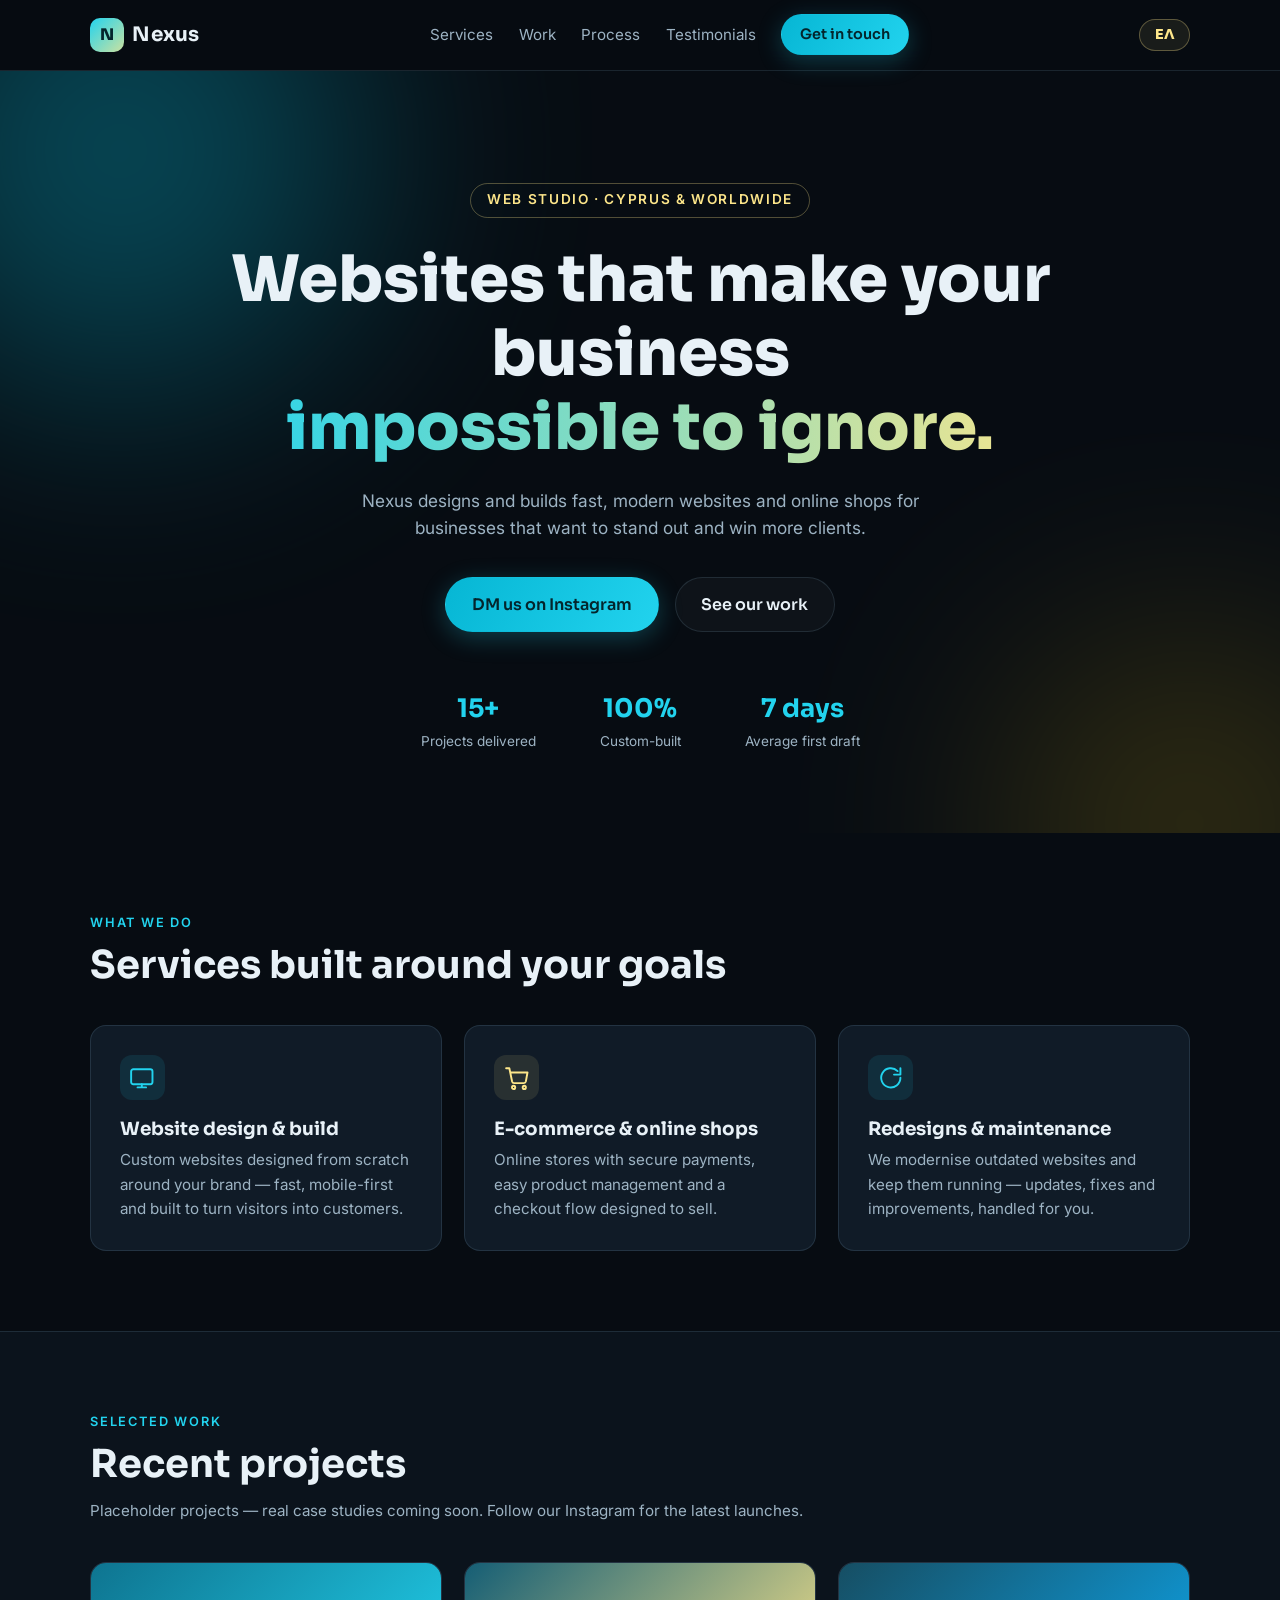
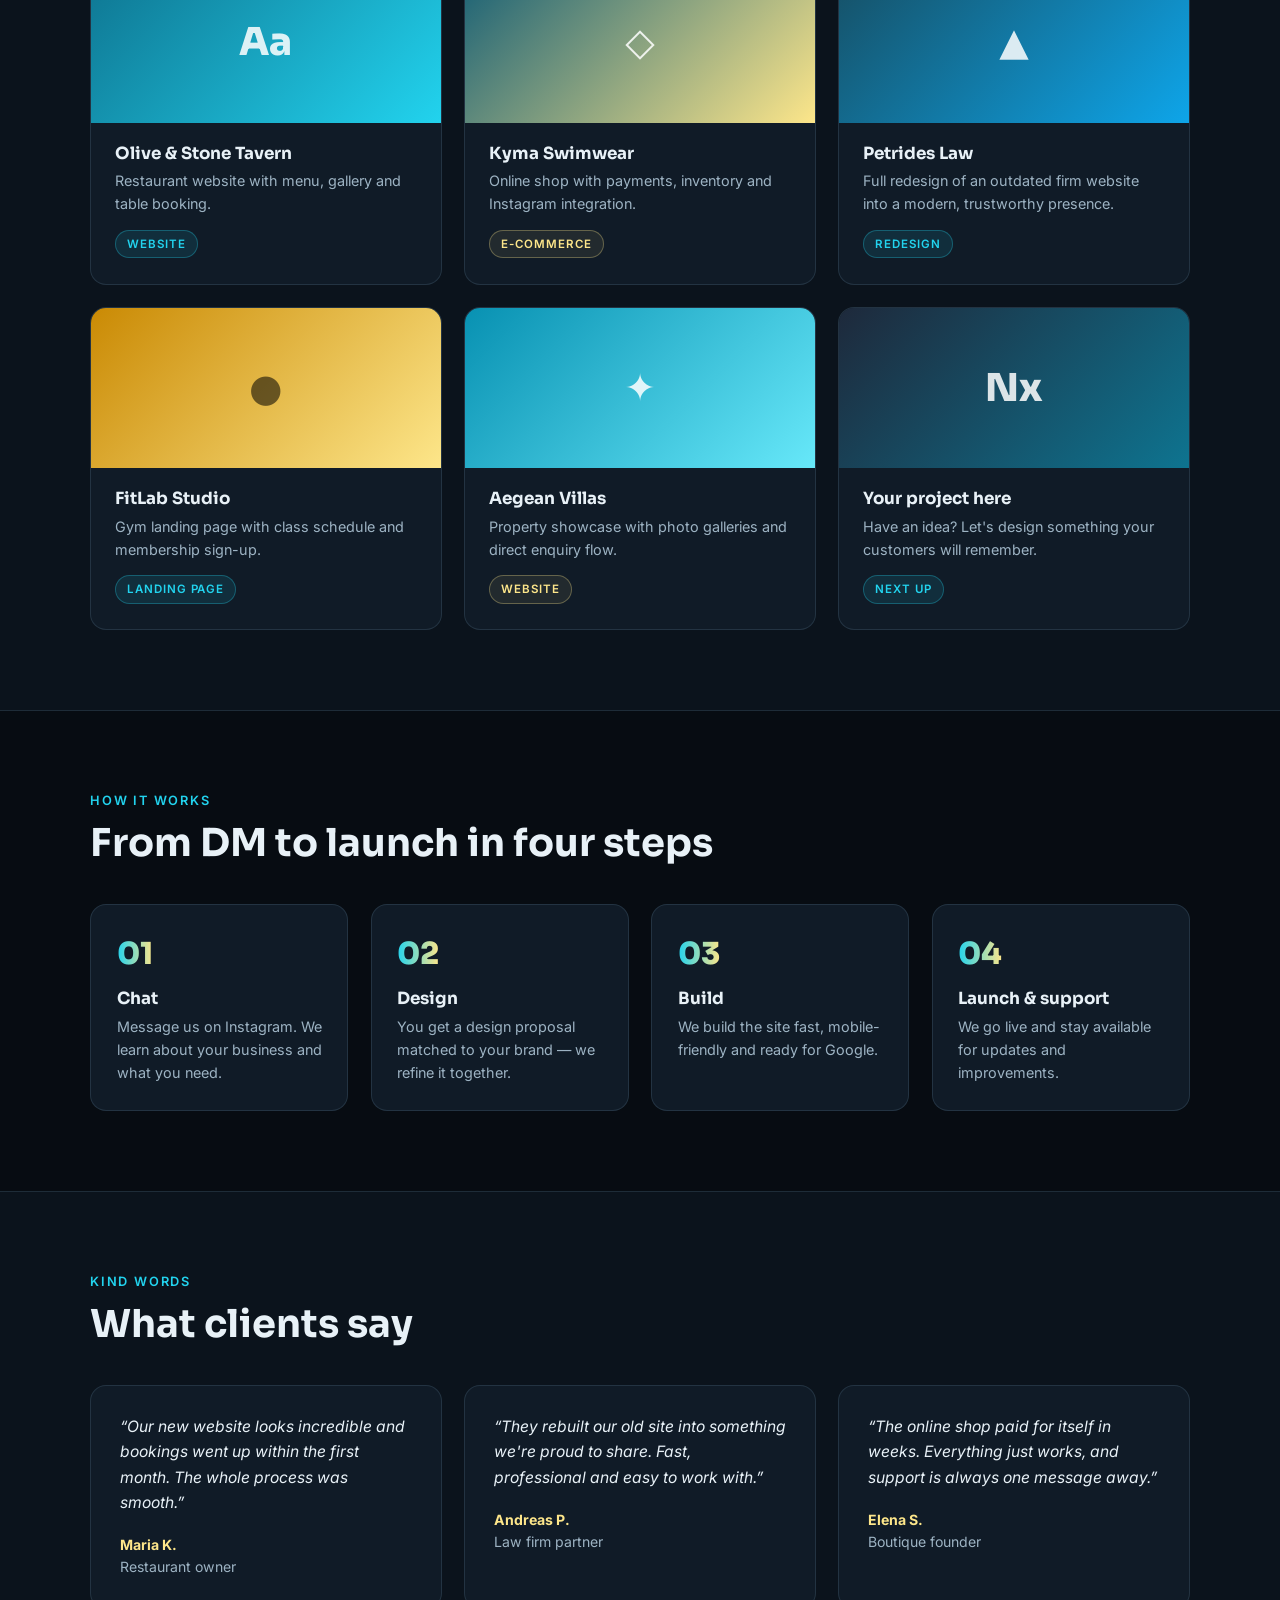
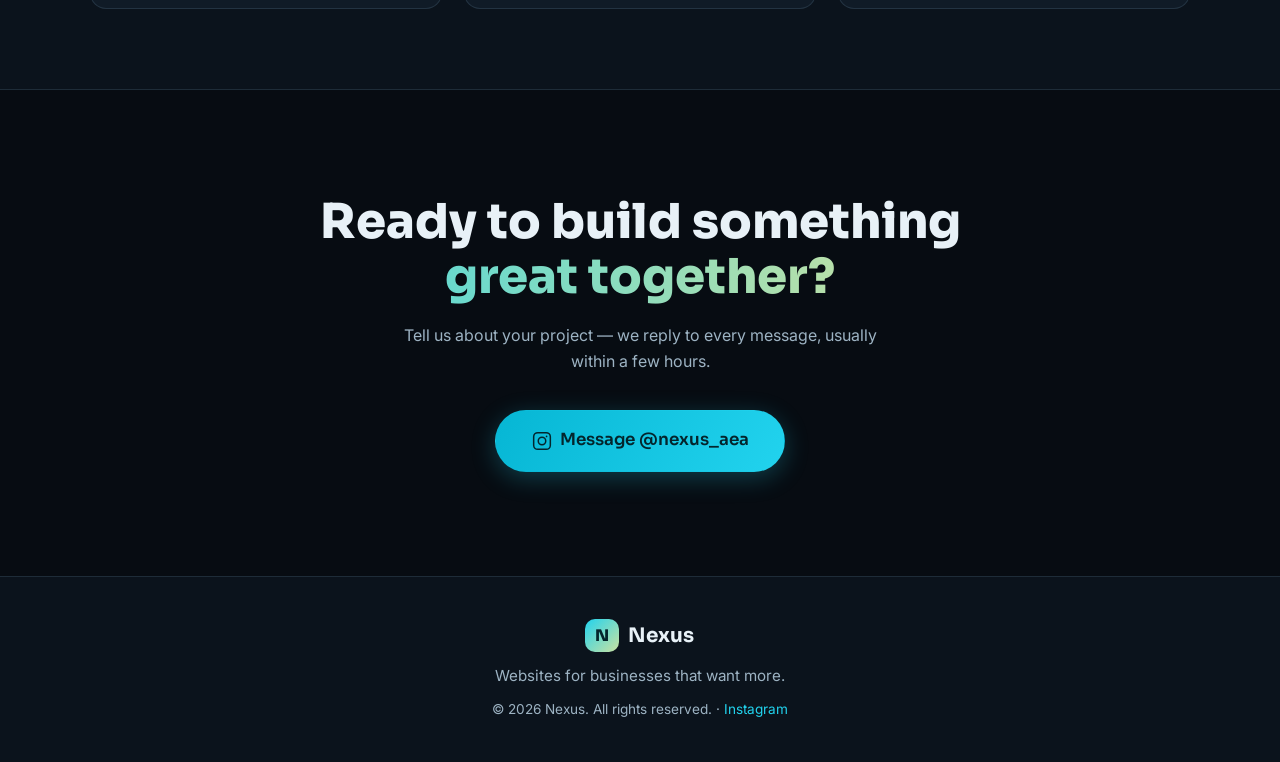
==== nexus/index.html @ 42b09ece "Add Nexus agency website with EN/GR language toggle Bilingual one-page site for the Nexus web studio" ====
<!DOCTYPE html>
<html lang="en">
<head>
  <meta charset="UTF-8">
  <meta name="viewport" content="width=device-width, initial-scale=1.0">
  <title>Nexus — Websites that win clients</title>
  <meta name="description" content="Nexus designs and builds modern websites, online shops and redesigns for businesses. Based in Cyprus, working worldwide. DM us on Instagram @nexus_aea.">
  <link rel="preconnect" href="https://fonts.googleapis.com">
  <link rel="preconnect" href="https://fonts.gstatic.com" crossorigin>
  <link href="https://fonts.googleapis.com/css2?family=Sora:wght@400;600;700;800&family=Inter:wght@400;500;600&display=swap" rel="stylesheet">
  <link rel="stylesheet" href="css/style.css">
  <link rel="icon" href="data:image/svg+xml,<svg xmlns='http://www.w3.org/2000/svg' viewBox='0 0 100 100'><text y='.9em' font-size='90'>⚡</text></svg>">
</head>
<body>

  <!-- ===== Navigation ===== -->
  <header class="nav" id="top">
    <div class="container nav__inner">
      <a href="#top" class="nav__logo" aria-label="Nexus home">
        <span class="nav__logo-mark">N</span>
        <span class="nav__logo-text">Nexus</span>
      </a>
      <nav class="nav__links" id="navLinks" aria-label="Main navigation">
        <a href="#services" data-i18n="nav.services">Services</a>
        <a href="#work" data-i18n="nav.work">Work</a>
        <a href="#process" data-i18n="nav.process">Process</a>
        <a href="#testimonials" data-i18n="nav.testimonials">Testimonials</a>
        <a href="#contact" class="btn btn--small btn--primary" data-i18n="nav.contact">Get in touch</a>
      </nav>
      <div class="nav__actions">
        <button class="lang-toggle" id="langToggle" aria-label="Switch language">
          <span data-lang-label>ΕΛ</span>
        </button>
        <button class="nav__burger" id="navBurger" aria-label="Open menu" aria-expanded="false">
          <span></span><span></span><span></span>
        </button>
      </div>
    </div>
  </header>

  <main>
    <!-- ===== Hero ===== -->
    <section class="hero">
      <div class="hero__glow hero__glow--cyan" aria-hidden="true"></div>
      <div class="hero__glow hero__glow--yellow" aria-hidden="true"></div>
      <div class="container hero__inner">
        <p class="hero__kicker" data-i18n="hero.kicker">Web studio · Cyprus &amp; worldwide</p>
        <h1 class="hero__title">
          <span data-i18n="hero.title1">Websites that make your business</span>
          <span class="hero__title-accent" data-i18n="hero.title2">impossible to ignore.</span>
        </h1>
        <p class="hero__sub" data-i18n="hero.sub">
          Nexus designs and builds fast, modern websites and online shops for
          businesses that want to stand out and win more clients.
        </p>
        <div class="hero__cta">
          <a class="btn btn--primary" href="https://www.instagram.com/nexus_aea" target="_blank" rel="noopener" data-i18n="hero.cta1">DM us on Instagram</a>
          <a class="btn btn--ghost" href="#work" data-i18n="hero.cta2">See our work</a>
        </div>
        <ul class="hero__stats">
          <li><strong data-i18n="stats.n1">15+</strong><span data-i18n="stats.l1">Projects delivered</span></li>
          <li><strong data-i18n="stats.n2">100%</strong><span data-i18n="stats.l2">Custom-built</span></li>
          <li><strong data-i18n="stats.n3">7 days</strong><span data-i18n="stats.l3">Average first draft</span></li>
        </ul>
      </div>
    </section>

    <!-- ===== Services ===== -->
    <section class="section" id="services">
      <div class="container">
        <p class="section__kicker" data-i18n="services.kicker">What we do</p>
        <h2 class="section__title" data-i18n="services.title">Services built around your goals</h2>
        <div class="cards cards--3">
          <article class="card">
            <div class="card__icon card__icon--cyan" aria-hidden="true">
              <svg viewBox="0 0 24 24" fill="none" stroke="currentColor" stroke-width="1.8" stroke-linecap="round" stroke-linejoin="round"><rect x="2" y="4" width="20" height="14" rx="2"/><path d="M8 21h8M12 18v3"/></svg>
            </div>
            <h3 data-i18n="services.s1.title">Website design &amp; build</h3>
            <p data-i18n="services.s1.body">Custom websites designed from scratch around your brand — fast, mobile-first and built to turn visitors into customers.</p>
          </article>
          <article class="card">
            <div class="card__icon card__icon--yellow" aria-hidden="true">
              <svg viewBox="0 0 24 24" fill="none" stroke="currentColor" stroke-width="1.8" stroke-linecap="round" stroke-linejoin="round"><circle cx="9" cy="21" r="1.5"/><circle cx="19" cy="21" r="1.5"/><path d="M2 3h3l2.6 12.5a2 2 0 0 0 2 1.5h8.9a2 2 0 0 0 2-1.6L22 7H6"/></svg>
            </div>
            <h3 data-i18n="services.s2.title">E-commerce &amp; online shops</h3>
            <p data-i18n="services.s2.body">Online stores with secure payments, easy product management and a checkout flow designed to sell.</p>
          </article>
          <article class="card">
            <div class="card__icon card__icon--cyan" aria-hidden="true">
              <svg viewBox="0 0 24 24" fill="none" stroke="currentColor" stroke-width="1.8" stroke-linecap="round" stroke-linejoin="round"><path d="M21 12a9 9 0 1 1-2.6-6.3"/><path d="M21 3v6h-6"/></svg>
            </div>
            <h3 data-i18n="services.s3.title">Redesigns &amp; maintenance</h3>
            <p data-i18n="services.s3.body">We modernise outdated websites and keep them running — updates, fixes and improvements, handled for you.</p>
          </article>
        </div>
      </div>
    </section>

    <!-- ===== Portfolio ===== -->
    <section class="section section--alt" id="work">
      <div class="container">
        <p class="section__kicker" data-i18n="work.kicker">Selected work</p>
        <h2 class="section__title" data-i18n="work.title">Recent projects</h2>
        <p class="section__note" data-i18n="work.note">Placeholder projects — real case studies coming soon. Follow our Instagram for the latest launches.</p>
        <div class="cards cards--3 portfolio">
          <article class="project">
            <div class="project__thumb project__thumb--1"><span>Aa</span></div>
            <div class="project__body">
              <h3 data-i18n="work.p1.title">Olive &amp; Stone Tavern</h3>
              <p data-i18n="work.p1.body">Restaurant website with menu, gallery and table booking.</p>
              <span class="tag" data-i18n="work.p1.tag">Website</span>
            </div>
          </article>
          <article class="project">
            <div class="project__thumb project__thumb--2"><span>◇</span></div>
            <div class="project__body">
              <h3 data-i18n="work.p2.title">Kyma Swimwear</h3>
              <p data-i18n="work.p2.body">Online shop with payments, inventory and Instagram integration.</p>
              <span class="tag tag--yellow" data-i18n="work.p2.tag">E-commerce</span>
            </div>
          </article>
          <article class="project">
            <div class="project__thumb project__thumb--3"><span>▲</span></div>
            <div class="project__body">
              <h3 data-i18n="work.p3.title">Petrides Law</h3>
              <p data-i18n="work.p3.body">Full redesign of an outdated firm website into a modern, trustworthy presence.</p>
              <span class="tag" data-i18n="work.p3.tag">Redesign</span>
            </div>
          </article>
          <article class="project">
            <div class="project__thumb project__thumb--4"><span>●</span></div>
            <div class="project__body">
              <h3 data-i18n="work.p4.title">FitLab Studio</h3>
              <p data-i18n="work.p4.body">Gym landing page with class schedule and membership sign-up.</p>
              <span class="tag" data-i18n="work.p4.tag">Landing page</span>
            </div>
          </article>
          <article class="project">
            <div class="project__thumb project__thumb--5"><span>✦</span></div>
            <div class="project__body">
              <h3 data-i18n="work.p5.title">Aegean Villas</h3>
              <p data-i18n="work.p5.body">Property showcase with photo galleries and direct enquiry flow.</p>
              <span class="tag tag--yellow" data-i18n="work.p5.tag">Website</span>
            </div>
          </article>
          <article class="project">
            <div class="project__thumb project__thumb--6"><span>Nx</span></div>
            <div class="project__body">
              <h3 data-i18n="work.p6.title">Your project here</h3>
              <p data-i18n="work.p6.body">Have an idea? Let's design something your customers will remember.</p>
              <span class="tag" data-i18n="work.p6.tag">Next up</span>
            </div>
          </article>
        </div>
      </div>
    </section>

    <!-- ===== Process ===== -->
    <section class="section" id="process">
      <div class="container">
        <p class="section__kicker" data-i18n="process.kicker">How it works</p>
        <h2 class="section__title" data-i18n="process.title">From DM to launch in four steps</h2>
        <ol class="steps">
          <li class="step">
            <span class="step__num">01</span>
            <h3 data-i18n="process.s1.title">Chat</h3>
            <p data-i18n="process.s1.body">Message us on Instagram. We learn about your business and what you need.</p>
          </li>
          <li class="step">
            <span class="step__num">02</span>
            <h3 data-i18n="process.s2.title">Design</h3>
            <p data-i18n="process.s2.body">You get a design proposal matched to your brand — we refine it together.</p>
          </li>
          <li class="step">
            <span class="step__num">03</span>
            <h3 data-i18n="process.s3.title">Build</h3>
            <p data-i18n="process.s3.body">We build the site fast, mobile-friendly and ready for Google.</p>
          </li>
          <li class="step">
            <span class="step__num">04</span>
            <h3 data-i18n="process.s4.title">Launch &amp; support</h3>
            <p data-i18n="process.s4.body">We go live and stay available for updates and improvements.</p>
          </li>
        </ol>
      </div>
    </section>

    <!-- ===== Testimonials ===== -->
    <section class="section section--alt" id="testimonials">
      <div class="container">
        <p class="section__kicker" data-i18n="testimonials.kicker">Kind words</p>
        <h2 class="section__title" data-i18n="testimonials.title">What clients say</h2>
        <div class="cards cards--3">
          <figure class="quote">
            <blockquote data-i18n="testimonials.t1.body">“Our new website looks incredible and bookings went up within the first month. The whole process was smooth.”</blockquote>
            <figcaption><strong data-i18n="testimonials.t1.name">Maria K.</strong> <span data-i18n="testimonials.t1.role">Restaurant owner</span></figcaption>
          </figure>
          <figure class="quote">
            <blockquote data-i18n="testimonials.t2.body">“They rebuilt our old site into something we're proud to share. Fast, professional and easy to work with.”</blockquote>
            <figcaption><strong data-i18n="testimonials.t2.name">Andreas P.</strong> <span data-i18n="testimonials.t2.role">Law firm partner</span></figcaption>
          </figure>
          <figure class="quote">
            <blockquote data-i18n="testimonials.t3.body">“The online shop paid for itself in weeks. Everything just works, and support is always one message away.”</blockquote>
            <figcaption><strong data-i18n="testimonials.t3.name">Elena S.</strong> <span data-i18n="testimonials.t3.role">Boutique founder</span></figcaption>
          </figure>
        </div>
      </div>
    </section>

    <!-- ===== Contact CTA ===== -->
    <section class="section contact" id="contact">
      <div class="container contact__inner">
        <h2 class="contact__title">
          <span data-i18n="contact.title1">Ready to build something</span>
          <span class="hero__title-accent" data-i18n="contact.title2">great together?</span>
        </h2>
        <p class="contact__sub" data-i18n="contact.sub">Tell us about your project — we reply to every message, usually within a few hours.</p>
        <a class="btn btn--primary btn--big" href="https://www.instagram.com/nexus_aea" target="_blank" rel="noopener">
          <svg viewBox="0 0 24 24" width="20" height="20" fill="none" stroke="currentColor" stroke-width="1.8" stroke-linecap="round" stroke-linejoin="round" aria-hidden="true"><rect x="2" y="2" width="20" height="20" rx="5"/><circle cx="12" cy="12" r="4.5"/><circle cx="17.5" cy="6.5" r="1" fill="currentColor" stroke="none"/></svg>
          <span data-i18n="contact.cta">Message @nexus_aea</span>
        </a>
      </div>
    </section>
  </main>

  <!-- ===== Footer ===== -->
  <footer class="footer">
    <div class="container footer__inner">
      <a href="#top" class="nav__logo" aria-label="Back to top">
        <span class="nav__logo-mark">N</span>
        <span class="nav__logo-text">Nexus</span>
      </a>
      <p class="footer__tagline" data-i18n="footer.tagline">Websites for businesses that want more.</p>
      <p class="footer__copy"><span data-i18n="footer.copy">© 2026 Nexus. All rights reserved.</span> · <a href="https://www.instagram.com/nexus_aea" target="_blank" rel="noopener">Instagram</a></p>
    </div>
  </footer>

  <script src="js/main.js"></script>
</body>
</html>
---- nexus/css/style.css ----
/* ============ Nexus — brand styles ============
   Palette: dark navy base, cyan primary, light-yellow accent
   ================================================ */
:root {
  --bg: #070c12;
  --bg-alt: #0b131c;
  --surface: #101b27;
  --border: rgba(148, 199, 228, 0.14);
  --text: #e8f1f7;
  --text-dim: #9db3c3;
  --cyan: #22d3ee;
  --cyan-strong: #06b6d4;
  --yellow: #fde68a;
  --yellow-strong: #facc15;
  --radius: 16px;
  --font-display: "Sora", system-ui, sans-serif;
  --font-body: "Inter", system-ui, sans-serif;
}

* { margin: 0; padding: 0; box-sizing: border-box; }

html { scroll-behavior: smooth; }

body {
  font-family: var(--font-body);
  background: var(--bg);
  color: var(--text);
  line-height: 1.6;
  -webkit-font-smoothing: antialiased;
}

img, svg { display: block; max-width: 100%; }
a { color: inherit; text-decoration: none; }
ul, ol { list-style: none; }

.container {
  width: min(1100px, 92%);
  margin-inline: auto;
}

h1, h2, h3 { font-family: var(--font-display); line-height: 1.15; }

/* ============ Buttons ============ */
.btn {
  display: inline-flex;
  align-items: center;
  gap: 0.5rem;
  font-weight: 600;
  font-family: var(--font-display);
  padding: 0.85rem 1.6rem;
  border-radius: 999px;
  border: 1px solid transparent;
  transition: transform 0.15s ease, box-shadow 0.15s ease, background 0.15s ease;
  cursor: pointer;
}
.btn--primary {
  background: linear-gradient(120deg, var(--cyan-strong), var(--cyan));
  color: #04252c;
  box-shadow: 0 6px 24px rgba(34, 211, 238, 0.25);
}
.btn--primary:hover { transform: translateY(-2px); box-shadow: 0 10px 30px rgba(34, 211, 238, 0.4); }
.btn--ghost {
  border-color: var(--border);
  color: var(--text);
  background: rgba(255, 255, 255, 0.03);
}
.btn--ghost:hover { border-color: var(--cyan); color: var(--cyan); }
.btn--small { padding: 0.5rem 1.1rem; font-size: 0.9rem; }
.btn--big { padding: 1.05rem 2.2rem; font-size: 1.05rem; }

/* ============ Navigation ============ */
.nav {
  position: sticky;
  top: 0;
  z-index: 50;
  background: rgba(7, 12, 18, 0.82);
  backdrop-filter: blur(12px);
  border-bottom: 1px solid var(--border);
}
.nav__inner {
  display: flex;
  align-items: center;
  justify-content: space-between;
  gap: 1rem;
  padding-block: 0.9rem;
}
.nav__logo { display: inline-flex; align-items: center; gap: 0.55rem; font-family: var(--font-display); }
.nav__logo-mark {
  display: grid;
  place-items: center;
  width: 2.1rem;
  height: 2.1rem;
  border-radius: 10px;
  font-weight: 800;
  color: #04252c;
  background: linear-gradient(135deg, var(--cyan) 0%, var(--yellow) 130%);
}
.nav__logo-text { font-weight: 700; font-size: 1.25rem; letter-spacing: 0.01em; }
.nav__links { display: flex; align-items: center; gap: 1.6rem; font-size: 0.95rem; }
.nav__links a:not(.btn) { color: var(--text-dim); transition: color 0.15s ease; }
.nav__links a:not(.btn):hover { color: var(--cyan); }
.nav__actions { display: flex; align-items: center; gap: 0.75rem; }

.lang-toggle {
  font-family: var(--font-display);
  font-weight: 600;
  font-size: 0.85rem;
  color: var(--yellow);
  background: rgba(253, 230, 138, 0.08);
  border: 1px solid rgba(253, 230, 138, 0.3);
  border-radius: 999px;
  padding: 0.4rem 0.9rem;
  cursor: pointer;
  transition: background 0.15s ease;
}
.lang-toggle:hover { background: rgba(253, 230, 138, 0.18); }

.nav__burger {
  display: none;
  flex-direction: column;
  gap: 5px;
  background: none;
  border: none;
  cursor: pointer;
  padding: 6px;
}
.nav__burger span { width: 22px; height: 2px; background: var(--text); border-radius: 2px; }

/* ============ Hero ============ */
.hero {
  position: relative;
  overflow: hidden;
  padding: 7rem 0 5rem;
  text-align: center;
}
.hero__glow {
  position: absolute;
  border-radius: 50%;
  filter: blur(120px);
  opacity: 0.35;
  pointer-events: none;
}
.hero__glow--cyan { width: 480px; height: 480px; background: var(--cyan-strong); top: -160px; left: -120px; }
.hero__glow--yellow { width: 380px; height: 380px; background: var(--yellow-strong); bottom: -180px; right: -100px; opacity: 0.18; }
.hero__inner { position: relative; }
.hero__kicker {
  display: inline-block;
  font-size: 0.85rem;
  font-weight: 600;
  letter-spacing: 0.12em;
  text-transform: uppercase;
  color: var(--yellow);
  border: 1px solid rgba(253, 230, 138, 0.3);
  border-radius: 999px;
  padding: 0.35rem 1rem;
  margin-bottom: 1.6rem;
}
.hero__title {
  font-size: clamp(2.2rem, 5.5vw, 4rem);
  font-weight: 800;
  max-width: 18ch;
  margin-inline: auto;
}
.hero__title span { display: block; }
.hero__title-accent {
  background: linear-gradient(90deg, var(--cyan), var(--yellow));
  -webkit-background-clip: text;
  background-clip: text;
  color: transparent;
}
.hero__sub {
  max-width: 56ch;
  margin: 1.4rem auto 2.2rem;
  color: var(--text-dim);
  font-size: 1.08rem;
}
.hero__cta { display: flex; justify-content: center; gap: 1rem; flex-wrap: wrap; }
.hero__stats {
  display: flex;
  justify-content: center;
  gap: clamp(1.5rem, 6vw, 4rem);
  margin-top: 3.5rem;
  flex-wrap: wrap;
}
.hero__stats li { display: grid; gap: 0.15rem; }
.hero__stats strong { font-family: var(--font-display); font-size: 1.6rem; color: var(--cyan); }
.hero__stats span { font-size: 0.85rem; color: var(--text-dim); }

/* ============ Sections ============ */
.section { padding: 5rem 0; }
.section--alt { background: var(--bg-alt); border-block: 1px solid var(--border); }
.section__kicker {
  font-size: 0.8rem;
  font-weight: 600;
  letter-spacing: 0.14em;
  text-transform: uppercase;
  color: var(--cyan);
  margin-bottom: 0.6rem;
}
.section__title { font-size: clamp(1.7rem, 3.5vw, 2.4rem); font-weight: 700; margin-bottom: 2.4rem; }
.section__note { color: var(--text-dim); font-size: 0.95rem; margin: -1.6rem 0 2.4rem; }

/* ============ Cards ============ */
.cards { display: grid; gap: 1.4rem; }
.cards--3 { grid-template-columns: repeat(3, 1fr); }

.card {
  background: var(--surface);
  border: 1px solid var(--border);
  border-radius: var(--radius);
  padding: 1.8rem;
  transition: transform 0.2s ease, border-color 0.2s ease;
}
.card:hover { transform: translateY(-4px); border-color: rgba(34, 211, 238, 0.45); }
.card h3 { font-size: 1.15rem; margin-bottom: 0.6rem; }
.card p { color: var(--text-dim); font-size: 0.95rem; }
.card__icon {
  width: 2.8rem;
  height: 2.8rem;
  padding: 0.6rem;
  border-radius: 12px;
  margin-bottom: 1.1rem;
}
.card__icon--cyan { color: var(--cyan); background: rgba(34, 211, 238, 0.1); }
.card__icon--yellow { color: var(--yellow); background: rgba(253, 230, 138, 0.1); }

/* ============ Portfolio ============ */
.project {
  background: var(--surface);
  border: 1px solid var(--border);
  border-radius: var(--radius);
  overflow: hidden;
  transition: transform 0.2s ease, border-color 0.2s ease;
}
.project:hover { transform: translateY(-4px); border-color: rgba(253, 230, 138, 0.4); }
.project__thumb {
  height: 160px;
  display: grid;
  place-items: center;
  font-family: var(--font-display);
  font-size: 2.4rem;
  font-weight: 800;
  color: rgba(255, 255, 255, 0.85);
}
.project__thumb--1 { background: linear-gradient(135deg, #0e7490, #22d3ee); }
.project__thumb--2 { background: linear-gradient(135deg, #155e75, #fde68a); }
.project__thumb--3 { background: linear-gradient(135deg, #164e63, #0ea5e9); }
.project__thumb--4 { background: linear-gradient(135deg, #ca8a04, #fde68a); color: rgba(0,0,0,0.55); }
.project__thumb--5 { background: linear-gradient(135deg, #0891b2, #67e8f9); }
.project__thumb--6 { background: linear-gradient(135deg, #1e293b, #0e7490); }
.project__body { padding: 1.3rem 1.5rem 1.6rem; }
.project__body h3 { font-size: 1.05rem; margin-bottom: 0.4rem; }
.project__body p { color: var(--text-dim); font-size: 0.9rem; margin-bottom: 0.9rem; }

.tag {
  display: inline-block;
  font-size: 0.72rem;
  font-weight: 600;
  letter-spacing: 0.08em;
  text-transform: uppercase;
  color: var(--cyan);
  background: rgba(34, 211, 238, 0.1);
  border: 1px solid rgba(34, 211, 238, 0.3);
  border-radius: 999px;
  padding: 0.25rem 0.7rem;
}
.tag--yellow {
  color: var(--yellow);
  background: rgba(253, 230, 138, 0.08);
  border-color: rgba(253, 230, 138, 0.3);
}

/* ============ Process steps ============ */
.steps {
  display: grid;
  grid-template-columns: repeat(4, 1fr);
  gap: 1.4rem;
  counter-reset: step;
}
.step {
  position: relative;
  background: var(--surface);
  border: 1px solid var(--border);
  border-radius: var(--radius);
  padding: 1.6rem;
}
.step__num {
  font-family: var(--font-display);
  font-weight: 800;
  font-size: 1.9rem;
  background: linear-gradient(90deg, var(--cyan), var(--yellow));
  -webkit-background-clip: text;
  background-clip: text;
  color: transparent;
}
.step h3 { font-size: 1.05rem; margin: 0.6rem 0 0.45rem; }
.step p { color: var(--text-dim); font-size: 0.9rem; }

/* ============ Testimonials ============ */
.quote {
  background: var(--surface);
  border: 1px solid var(--border);
  border-radius: var(--radius);
  padding: 1.8rem;
  display: flex;
  flex-direction: column;
  gap: 1.2rem;
}
.quote blockquote { color: var(--text); font-size: 0.98rem; font-style: italic; }
.quote figcaption { display: grid; font-size: 0.88rem; }
.quote figcaption strong { color: var(--yellow); font-style: normal; }
.quote figcaption span { color: var(--text-dim); }

/* ============ Contact ============ */
.contact { text-align: center; padding-block: 6.5rem; }
.contact__title { font-size: clamp(1.9rem, 4.5vw, 3rem); font-weight: 800; }
.contact__title span { display: block; }
.contact__sub { color: var(--text-dim); max-width: 48ch; margin: 1.2rem auto 2.2rem; }

/* ============ Footer ============ */
.footer { border-top: 1px solid var(--border); padding: 2.6rem 0; background: var(--bg-alt); }
.footer__inner { display: grid; justify-items: center; gap: 0.7rem; text-align: center; }
.footer__tagline { color: var(--text-dim); font-size: 0.95rem; }
.footer__copy { color: var(--text-dim); font-size: 0.85rem; }
.footer__copy a { color: var(--cyan); }
.footer__copy a:hover { text-decoration: underline; }

/* ============ Responsive ============ */
@media (max-width: 900px) {
  .cards--3 { grid-template-columns: repeat(2, 1fr); }
  .steps { grid-template-columns: repeat(2, 1fr); }
}

@media (max-width: 640px) {
  .nav__burger { display: flex; }
  .nav__links {
    display: none;
    position: absolute;
    top: 100%;
    left: 0;
    right: 0;
    flex-direction: column;
    align-items: flex-start;
    padding: 1.2rem 5%;
    gap: 1.1rem;
    background: var(--bg);
    border-bottom: 1px solid var(--border);
    box-shadow: 0 20px 40px rgba(0, 0, 0, 0.45);
  }
  .nav__links.is-open { display: flex; }
  .cards--3, .steps { grid-template-columns: 1fr; }
  .hero { padding-top: 5rem; }
  .hero__stats { gap: 1.8rem; }
}
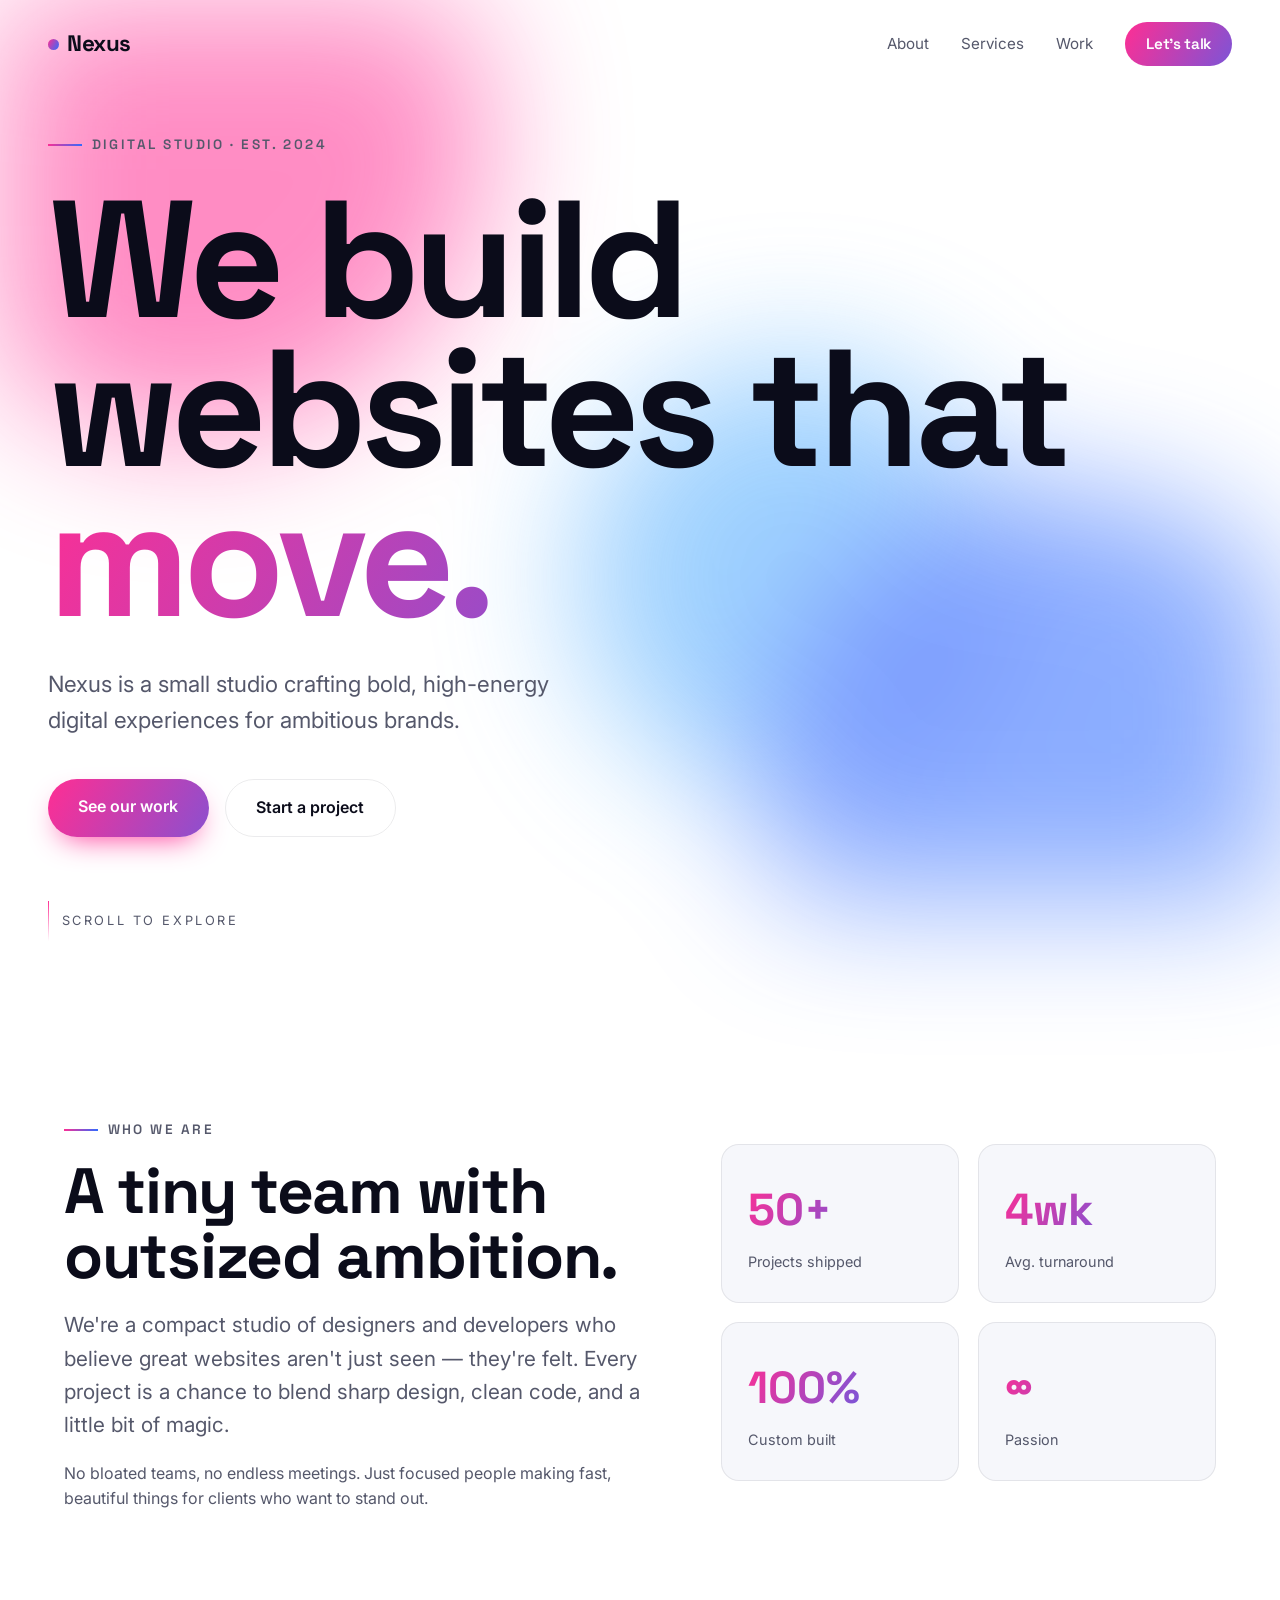
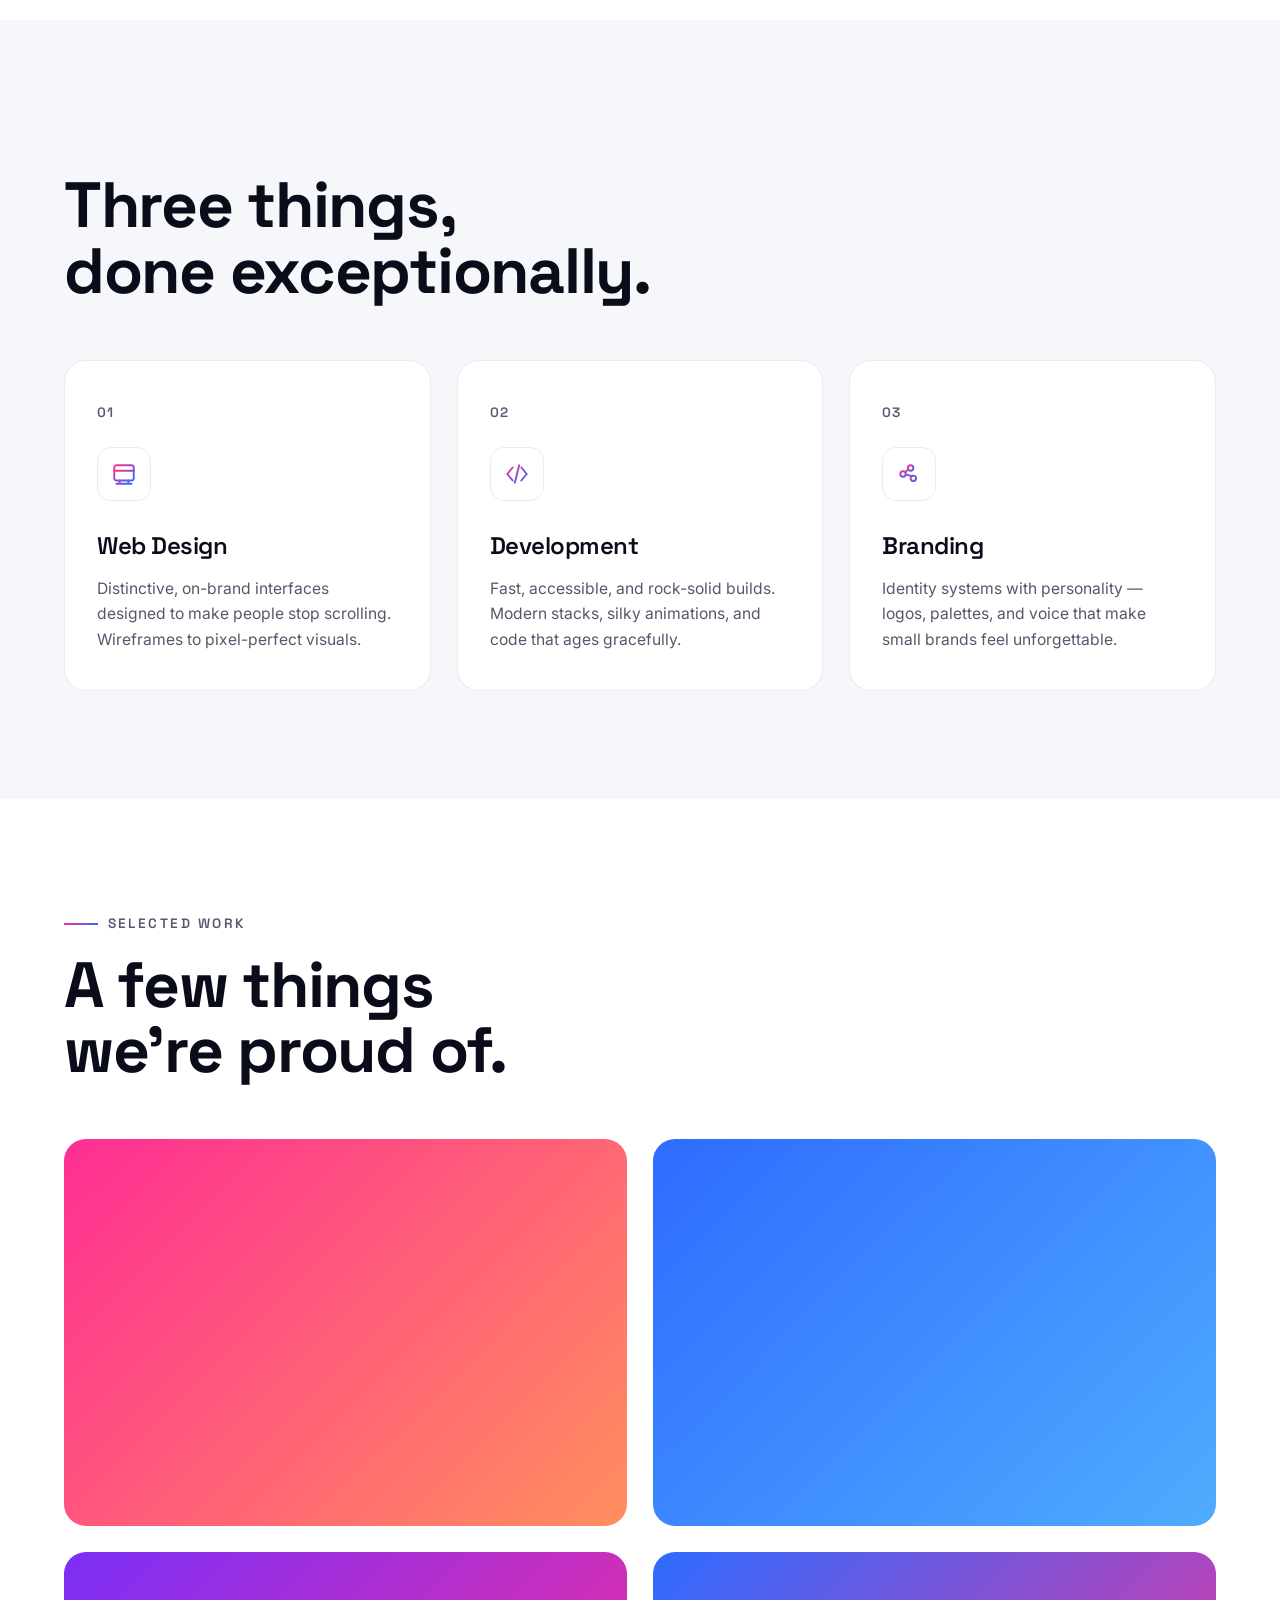
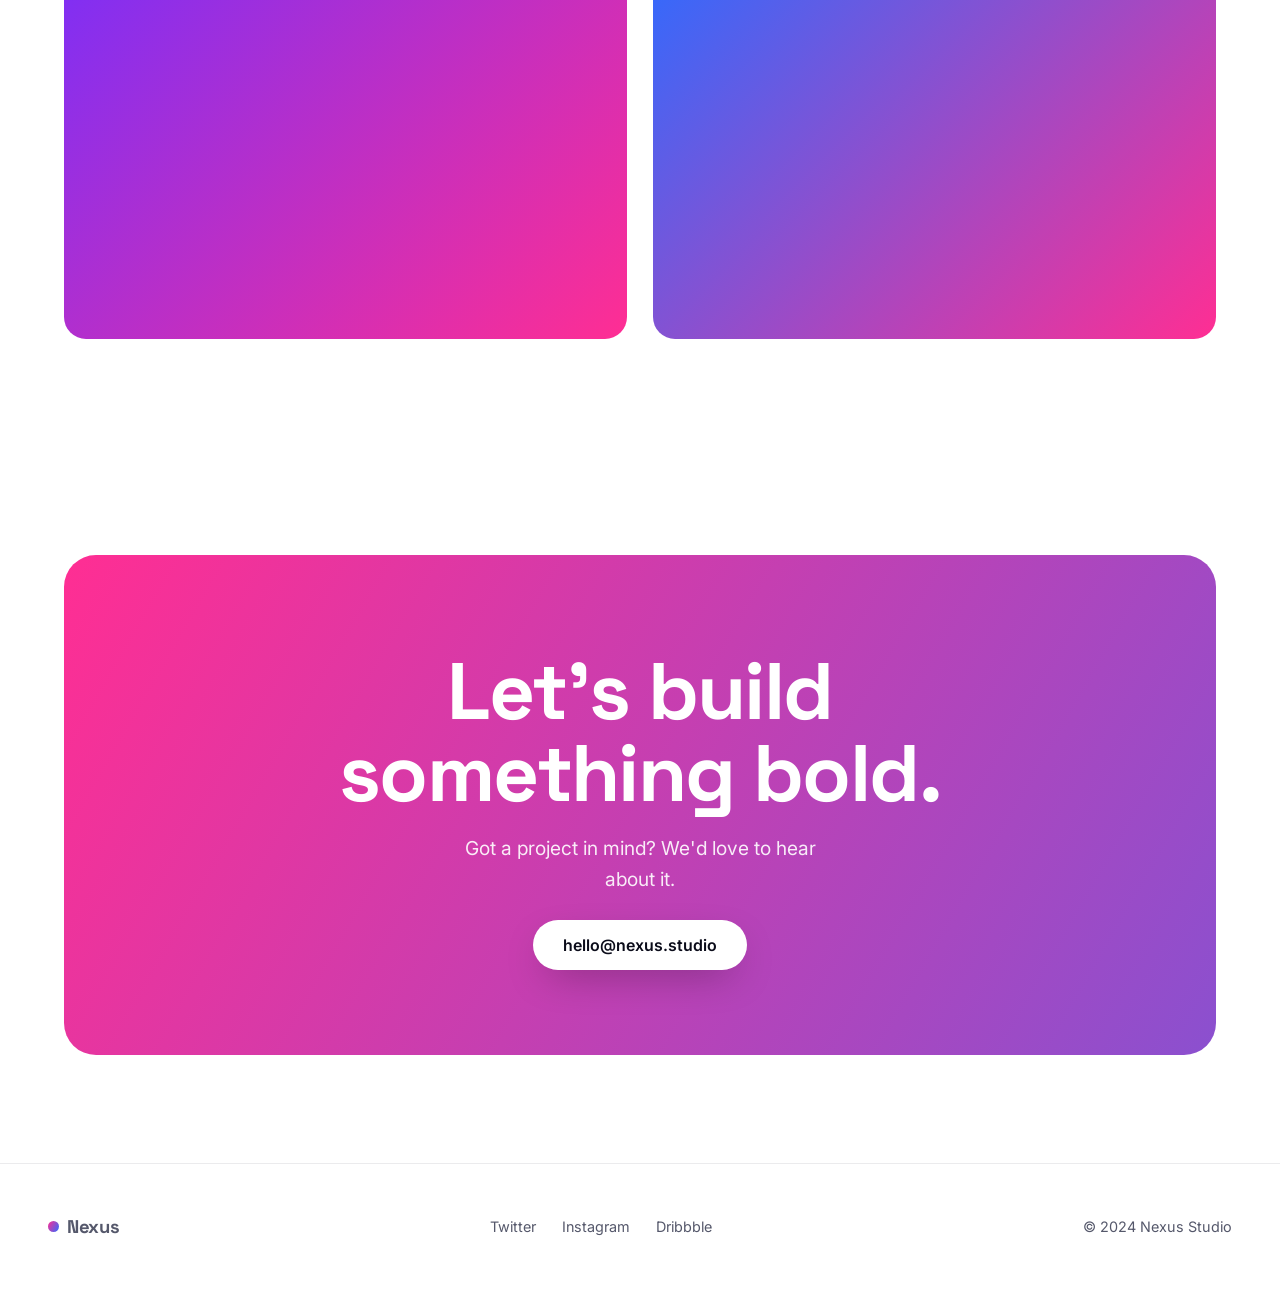
==== commit 29e99c41: "Add Nexus studio single-page landing site Bold, self-contained landing page for the Nexus studio, in" ====
--- a/nexus/index.html
+++ b/nexus/index.html
@@ -1,240 +1,556 @@
 <!DOCTYPE html>
 <html lang="en">
 <head>
-  <meta charset="UTF-8">
-  <meta name="viewport" content="width=device-width, initial-scale=1.0">
-  <title>Nexus — Websites that win clients</title>
-  <meta name="description" content="Nexus designs and builds modern websites, online shops and redesigns for businesses. Based in Cyprus, working worldwide. DM us on Instagram @nexus_aea.">
-  <link rel="preconnect" href="https://fonts.googleapis.com">
-  <link rel="preconnect" href="https://fonts.gstatic.com" crossorigin>
-  <link href="https://fonts.googleapis.com/css2?family=Sora:wght@400;600;700;800&family=Inter:wght@400;500;600&display=swap" rel="stylesheet">
-  <link rel="stylesheet" href="css/style.css">
-  <link rel="icon" href="data:image/svg+xml,<svg xmlns='http://www.w3.org/2000/svg' viewBox='0 0 100 100'><text y='.9em' font-size='90'>⚡</text></svg>">
+  <meta charset="UTF-8" />
+  <meta name="viewport" content="width=device-width, initial-scale=1.0" />
+  <title>Nexus — We build websites that move</title>
+  <meta name="description" content="Nexus is a small studio crafting bold, high-energy websites for ambitious clients. Web design, development, and branding." />
+  <link rel="preconnect" href="https://fonts.googleapis.com" />
+  <link rel="preconnect" href="https://fonts.gstatic.com" crossorigin />
+  <link href="https://fonts.googleapis.com/css2?family=Space+Grotesk:wght@400;500;600;700&family=Inter:wght@400;500;600&display=swap" rel="stylesheet" />
+  <style>
+    :root {
+      --pink: #ff2e93;
+      --pink-soft: #ff6ec4;
+      --blue: #2e6bff;
+      --blue-soft: #4facfe;
+      --bg: #ffffff;
+      --bg-alt: #f6f7fb;
+      --ink: #0b0c1a;
+      --ink-soft: #55586b;
+      --line: rgba(11, 12, 26, 0.08);
+      --grad: linear-gradient(120deg, var(--pink) 0%, var(--blue) 100%);
+      --grad-rev: linear-gradient(120deg, var(--blue) 0%, var(--pink) 100%);
+    }
+
+    @media (prefers-color-scheme: dark) {
+      :root {
+        --bg: #07070f;
+        --bg-alt: #0d0e1c;
+        --ink: #f4f5ff;
+        --ink-soft: #9a9db5;
+        --line: rgba(255, 255, 255, 0.1);
+      }
+    }
+
+    * { margin: 0; padding: 0; box-sizing: border-box; }
+
+    html { scroll-behavior: smooth; }
+
+    body {
+      font-family: "Inter", system-ui, sans-serif;
+      background: var(--bg);
+      color: var(--ink);
+      line-height: 1.6;
+      overflow-x: hidden;
+      -webkit-font-smoothing: antialiased;
+    }
+
+    h1, h2, h3, .brand, .nav-cta, .kicker {
+      font-family: "Space Grotesk", system-ui, sans-serif;
+      letter-spacing: -0.02em;
+    }
+
+    a { color: inherit; text-decoration: none; }
+
+    ::selection { background: var(--pink); color: #fff; }
+
+    /* ---------- Moving gradient blobs ---------- */
+    .blobs {
+      position: fixed;
+      inset: 0;
+      z-index: 0;
+      pointer-events: none;
+      overflow: hidden;
+      filter: blur(70px);
+      opacity: 0.55;
+    }
+    .blob {
+      position: absolute;
+      width: 46vw;
+      height: 46vw;
+      border-radius: 50%;
+      mix-blend-mode: multiply;
+    }
+    @media (prefers-color-scheme: dark) {
+      .blobs { opacity: 0.4; }
+      .blob { mix-blend-mode: screen; }
+    }
+    .blob-1 { background: var(--pink); top: -12vw; left: -8vw; animation: drift1 18s ease-in-out infinite; }
+    .blob-2 { background: var(--blue); bottom: -14vw; right: -6vw; animation: drift2 22s ease-in-out infinite; }
+    .blob-3 { background: var(--blue-soft); top: 40%; left: 45%; width: 34vw; height: 34vw; animation: drift3 26s ease-in-out infinite; }
+
+    @keyframes drift1 { 0%,100% { transform: translate(0,0) scale(1); } 50% { transform: translate(8vw, 6vw) scale(1.15); } }
+    @keyframes drift2 { 0%,100% { transform: translate(0,0) scale(1.1); } 50% { transform: translate(-7vw, -5vw) scale(0.9); } }
+    @keyframes drift3 { 0%,100% { transform: translate(0,0) scale(1); } 50% { transform: translate(-6vw, 4vw) scale(1.2); } }
+
+    /* ---------- Layout ---------- */
+    .wrap { position: relative; z-index: 1; }
+    .container { width: min(1160px, 90vw); margin: 0 auto; }
+
+    /* ---------- Nav ---------- */
+    nav {
+      position: fixed;
+      top: 0; left: 0; right: 0;
+      z-index: 50;
+      display: flex;
+      align-items: center;
+      justify-content: space-between;
+      padding: 1.4rem min(5vw, 3rem);
+      transition: background 0.4s ease, padding 0.4s ease, backdrop-filter 0.4s ease;
+    }
+    nav.scrolled {
+      background: color-mix(in srgb, var(--bg) 78%, transparent);
+      backdrop-filter: blur(14px);
+      padding-top: 0.9rem;
+      padding-bottom: 0.9rem;
+      border-bottom: 1px solid var(--line);
+    }
+    .brand {
+      font-size: 1.4rem;
+      font-weight: 700;
+      display: flex;
+      align-items: center;
+      gap: 0.5rem;
+    }
+    .brand .dot {
+      width: 11px; height: 11px; border-radius: 50%;
+      background: var(--grad);
+      animation: pulse 2.6s ease-in-out infinite;
+    }
+    @keyframes pulse { 0%,100% { transform: scale(1); opacity: 1; } 50% { transform: scale(1.4); opacity: 0.7; } }
+    .nav-links { display: flex; gap: 2rem; align-items: center; }
+    .nav-links a { font-size: 0.95rem; color: var(--ink-soft); transition: color 0.25s ease; }
+    .nav-links a:hover { color: var(--ink); }
+    .nav-cta {
+      padding: 0.6rem 1.3rem;
+      border-radius: 100px;
+      background: var(--grad);
+      color: #fff !important;
+      font-weight: 600;
+      font-size: 0.9rem;
+      background-size: 160% 160%;
+      transition: transform 0.3s ease, background-position 0.6s ease;
+    }
+    .nav-cta:hover { transform: translateY(-2px) scale(1.04); background-position: 100% 0; }
+    @media (max-width: 720px) { .nav-links a:not(.nav-cta) { display: none; } }
+
+    /* ---------- Hero ---------- */
+    header.hero {
+      min-height: 100vh;
+      display: flex;
+      flex-direction: column;
+      justify-content: center;
+      padding: 8rem min(5vw, 3rem) 4rem;
+    }
+    .kicker {
+      display: inline-flex;
+      align-items: center;
+      gap: 0.6rem;
+      font-size: 0.85rem;
+      font-weight: 600;
+      text-transform: uppercase;
+      letter-spacing: 0.18em;
+      color: var(--ink-soft);
+      margin-bottom: 1.8rem;
+    }
+    .kicker::before {
+      content: "";
+      width: 34px; height: 2px;
+      background: var(--grad);
+    }
+    .hero h1 {
+      font-size: clamp(3.4rem, 13vw, 12rem);
+      font-weight: 700;
+      line-height: 0.9;
+      letter-spacing: -0.04em;
+    }
+    .hero h1 .gradient {
+      background: var(--grad);
+      -webkit-background-clip: text;
+      background-clip: text;
+      -webkit-text-fill-color: transparent;
+      background-size: 200% 200%;
+      animation: shift 6s ease infinite;
+    }
+    @keyframes shift { 0%,100% { background-position: 0% 50%; } 50% { background-position: 100% 50%; } }
+    .hero-sub {
+      margin-top: 2rem;
+      max-width: 40ch;
+      font-size: clamp(1.05rem, 2.2vw, 1.4rem);
+      color: var(--ink-soft);
+    }
+    .hero-actions { margin-top: 2.6rem; display: flex; gap: 1rem; flex-wrap: wrap; }
+    .btn {
+      padding: 0.95rem 1.9rem;
+      border-radius: 100px;
+      font-weight: 600;
+      font-size: 1rem;
+      transition: transform 0.3s ease, box-shadow 0.3s ease, background-position 0.6s ease;
+      cursor: pointer;
+      border: none;
+    }
+    .btn-primary {
+      background: var(--grad);
+      color: #fff;
+      background-size: 180% 180%;
+      box-shadow: 0 12px 30px -12px var(--pink);
+    }
+    .btn-primary:hover { transform: translateY(-3px) scale(1.03); background-position: 100% 0; box-shadow: 0 18px 40px -12px var(--blue); }
+    .btn-ghost {
+      background: transparent;
+      color: var(--ink);
+      border: 1.5px solid var(--line);
+    }
+    .btn-ghost:hover { border-color: var(--pink); color: var(--pink); transform: translateY(-3px); }
+
+    .scroll-hint {
+      margin-top: 4rem;
+      font-size: 0.8rem;
+      letter-spacing: 0.2em;
+      text-transform: uppercase;
+      color: var(--ink-soft);
+      display: flex;
+      align-items: center;
+      gap: 0.8rem;
+    }
+    .scroll-hint .line {
+      width: 1px; height: 40px;
+      background: linear-gradient(var(--pink), transparent);
+      animation: scrolldown 2s ease-in-out infinite;
+      transform-origin: top;
+    }
+    @keyframes scrolldown { 0%,100% { transform: scaleY(0.4); opacity: 0.4; } 50% { transform: scaleY(1); opacity: 1; } }
+
+    /* ---------- Sections ---------- */
+    section { padding: clamp(5rem, 12vh, 9rem) 0; }
+    .section-head { max-width: 42rem; margin-bottom: 3.5rem; }
+    .kicker.sec { margin-bottom: 1.1rem; }
+    h2 {
+      font-size: clamp(2.2rem, 6vw, 4rem);
+      font-weight: 700;
+      line-height: 1.02;
+    }
+    .lead { font-size: clamp(1.05rem, 2vw, 1.3rem); color: var(--ink-soft); margin-top: 1.2rem; }
+
+    /* ---------- About ---------- */
+    .about-grid {
+      display: grid;
+      grid-template-columns: 1.2fr 1fr;
+      gap: 4rem;
+      align-items: center;
+    }
+    @media (max-width: 820px) { .about-grid { grid-template-columns: 1fr; gap: 2.5rem; } }
+    .about p + p { margin-top: 1.2rem; }
+    .stats { display: grid; grid-template-columns: 1fr 1fr; gap: 1.2rem; }
+    .stat {
+      padding: 1.8rem 1.6rem;
+      border: 1px solid var(--line);
+      border-radius: 18px;
+      background: var(--bg-alt);
+      transition: transform 0.35s ease, border-color 0.35s ease;
+    }
+    .stat:hover { transform: translateY(-6px); border-color: var(--pink); }
+    .stat .num {
+      font-family: "Space Grotesk", sans-serif;
+      font-size: clamp(2rem, 5vw, 2.8rem);
+      font-weight: 700;
+      background: var(--grad);
+      -webkit-background-clip: text; background-clip: text; -webkit-text-fill-color: transparent;
+    }
+    .stat .label { font-size: 0.9rem; color: var(--ink-soft); margin-top: 0.3rem; }
+
+    /* ---------- Services ---------- */
+    #services { background: var(--bg-alt); }
+    .cards { display: grid; grid-template-columns: repeat(3, 1fr); gap: 1.6rem; }
+    @media (max-width: 860px) { .cards { grid-template-columns: 1fr; } }
+    .card {
+      position: relative;
+      padding: 2.4rem 2rem;
+      border-radius: 22px;
+      background: var(--bg);
+      border: 1px solid var(--line);
+      overflow: hidden;
+      transition: transform 0.4s cubic-bezier(.2,.7,.2,1), box-shadow 0.4s ease;
+    }
+    .card::before {
+      content: "";
+      position: absolute;
+      inset: 0;
+      background: var(--grad);
+      opacity: 0;
+      transition: opacity 0.4s ease;
+      z-index: 0;
+    }
+    .card > * { position: relative; z-index: 1; transition: color 0.4s ease; }
+    .card:hover { transform: translateY(-10px); box-shadow: 0 30px 60px -30px var(--blue); }
+    .card:hover::before { opacity: 1; }
+    .card:hover, .card:hover .card-num, .card:hover p { color: #fff; }
+    .card:hover .card-icon { border-color: rgba(255,255,255,0.5); }
+    .card-num {
+      font-family: "Space Grotesk", sans-serif;
+      font-size: 0.85rem;
+      font-weight: 600;
+      color: var(--ink-soft);
+      letter-spacing: 0.1em;
+    }
+    .card-icon {
+      width: 54px; height: 54px;
+      border-radius: 14px;
+      border: 1.5px solid var(--line);
+      display: grid; place-items: center;
+      margin: 1.4rem 0 1.6rem;
+      transition: border-color 0.4s ease;
+    }
+    .card-icon svg { width: 26px; height: 26px; }
+    .card h3 { font-size: 1.5rem; font-weight: 600; margin-bottom: 0.7rem; }
+    .card p { color: var(--ink-soft); font-size: 0.98rem; }
+
+    /* ---------- Work ---------- */
+    .work-grid { display: grid; grid-template-columns: 1fr 1fr; gap: 1.6rem; }
+    @media (max-width: 720px) { .work-grid { grid-template-columns: 1fr; } }
+    .work-item {
+      position: relative;
+      border-radius: 22px;
+      overflow: hidden;
+      aspect-ratio: 16 / 11;
+      cursor: pointer;
+      isolation: isolate;
+    }
+    .work-item .thumb {
+      position: absolute; inset: 0;
+      transition: transform 0.7s cubic-bezier(.2,.7,.2,1), filter 0.5s ease;
+    }
+    .work-item:hover .thumb { transform: scale(1.08); }
+    .work-item .overlay {
+      position: absolute; inset: 0;
+      display: flex; flex-direction: column; justify-content: flex-end;
+      padding: 2rem;
+      background: linear-gradient(to top, rgba(7,7,15,0.82) 0%, rgba(7,7,15,0.1) 55%, transparent 100%);
+      opacity: 0;
+      transform: translateY(14px);
+      transition: opacity 0.45s ease, transform 0.45s ease;
+    }
+    .work-item:hover .overlay { opacity: 1; transform: translateY(0); }
+    .work-item .overlay .tag {
+      font-size: 0.75rem; letter-spacing: 0.16em; text-transform: uppercase;
+      color: var(--pink-soft); font-weight: 600; font-family: "Space Grotesk", sans-serif;
+    }
+    .work-item .overlay h3 { color: #fff; font-size: 1.6rem; font-weight: 600; margin-top: 0.3rem; }
+    .work-item .arrow {
+      position: absolute; top: 1.6rem; right: 1.6rem;
+      width: 44px; height: 44px; border-radius: 50%;
+      background: rgba(255,255,255,0.15); backdrop-filter: blur(6px);
+      display: grid; place-items: center;
+      opacity: 0; transform: scale(0.6) rotate(-45deg);
+      transition: opacity 0.4s ease, transform 0.4s ease;
+    }
+    .work-item:hover .arrow { opacity: 1; transform: scale(1) rotate(0); }
+    .work-item .arrow svg { width: 20px; height: 20px; stroke: #fff; }
+    /* gradient placeholder thumbs */
+    .g1 { background: linear-gradient(135deg, #ff2e93, #ff8f5e); }
+    .g2 { background: linear-gradient(135deg, #2e6bff, #4facfe); }
+    .g3 { background: linear-gradient(135deg, #7b2ff7, #ff2e93); }
+    .g4 { background: linear-gradient(135deg, #2e6bff, #ff2e93); }
+
+    /* ---------- Contact CTA ---------- */
+    #contact { text-align: center; }
+    .cta-box {
+      position: relative;
+      padding: clamp(3.5rem, 8vw, 6rem) 2rem;
+      border-radius: 32px;
+      background: var(--grad);
+      background-size: 180% 180%;
+      overflow: hidden;
+      animation: shift 8s ease infinite;
+    }
+    .cta-box h2 { color: #fff; font-size: clamp(2.4rem, 7vw, 5rem); }
+    .cta-box p { color: rgba(255,255,255,0.9); font-size: 1.2rem; margin: 1.2rem auto 2.4rem; max-width: 32ch; }
+    .cta-box .btn-white {
+      background: #fff; color: var(--ink);
+      box-shadow: 0 14px 40px -14px rgba(0,0,0,0.4);
+    }
+    .cta-box .btn-white:hover { transform: translateY(-3px) scale(1.04); color: var(--pink); }
+
+    /* ---------- Footer ---------- */
+    footer {
+      padding: 3rem min(5vw, 3rem);
+      display: flex; justify-content: space-between; align-items: center;
+      flex-wrap: wrap; gap: 1rem;
+      border-top: 1px solid var(--line);
+      color: var(--ink-soft); font-size: 0.9rem;
+    }
+    .footer-social { display: flex; gap: 1.6rem; }
+    .footer-social a { transition: color 0.25s ease; }
+    .footer-social a:hover { color: var(--pink); }
+
+    /* ---------- Scroll reveal ---------- */
+    .reveal { opacity: 0; transform: translateY(38px); transition: opacity 0.8s cubic-bezier(.2,.7,.2,1), transform 0.8s cubic-bezier(.2,.7,.2,1); }
+    .reveal.in { opacity: 1; transform: none; }
+    .reveal.d1 { transition-delay: 0.08s; }
+    .reveal.d2 { transition-delay: 0.16s; }
+    .reveal.d3 { transition-delay: 0.24s; }
+
+    @media (prefers-reduced-motion: reduce) {
+      * { animation: none !important; scroll-behavior: auto !important; }
+      .reveal { opacity: 1; transform: none; transition: none; }
+    }
+  </style>
 </head>
 <body>
-
-  <!-- ===== Navigation ===== -->
-  <header class="nav" id="top">
-    <div class="container nav__inner">
-      <a href="#top" class="nav__logo" aria-label="Nexus home">
-        <span class="nav__logo-mark">N</span>
-        <span class="nav__logo-text">Nexus</span>
-      </a>
-      <nav class="nav__links" id="navLinks" aria-label="Main navigation">
-        <a href="#services" data-i18n="nav.services">Services</a>
-        <a href="#work" data-i18n="nav.work">Work</a>
-        <a href="#process" data-i18n="nav.process">Process</a>
-        <a href="#testimonials" data-i18n="nav.testimonials">Testimonials</a>
-        <a href="#contact" class="btn btn--small btn--primary" data-i18n="nav.contact">Get in touch</a>
-      </nav>
-      <div class="nav__actions">
-        <button class="lang-toggle" id="langToggle" aria-label="Switch language">
-          <span data-lang-label>ΕΛ</span>
-        </button>
-        <button class="nav__burger" id="navBurger" aria-label="Open menu" aria-expanded="false">
-          <span></span><span></span><span></span>
-        </button>
-      </div>
-    </div>
-  </header>
-
-  <main>
-    <!-- ===== Hero ===== -->
-    <section class="hero">
-      <div class="hero__glow hero__glow--cyan" aria-hidden="true"></div>
-      <div class="hero__glow hero__glow--yellow" aria-hidden="true"></div>
-      <div class="container hero__inner">
-        <p class="hero__kicker" data-i18n="hero.kicker">Web studio · Cyprus &amp; worldwide</p>
-        <h1 class="hero__title">
-          <span data-i18n="hero.title1">Websites that make your business</span>
-          <span class="hero__title-accent" data-i18n="hero.title2">impossible to ignore.</span>
-        </h1>
-        <p class="hero__sub" data-i18n="hero.sub">
-          Nexus designs and builds fast, modern websites and online shops for
-          businesses that want to stand out and win more clients.
-        </p>
-        <div class="hero__cta">
-          <a class="btn btn--primary" href="https://www.instagram.com/nexus_aea" target="_blank" rel="noopener" data-i18n="hero.cta1">DM us on Instagram</a>
-          <a class="btn btn--ghost" href="#work" data-i18n="hero.cta2">See our work</a>
-        </div>
-        <ul class="hero__stats">
-          <li><strong data-i18n="stats.n1">15+</strong><span data-i18n="stats.l1">Projects delivered</span></li>
-          <li><strong data-i18n="stats.n2">100%</strong><span data-i18n="stats.l2">Custom-built</span></li>
-          <li><strong data-i18n="stats.n3">7 days</strong><span data-i18n="stats.l3">Average first draft</span></li>
-        </ul>
+  <div class="blobs" aria-hidden="true">
+    <div class="blob blob-1"></div>
+    <div class="blob blob-2"></div>
+    <div class="blob blob-3"></div>
+  </div>
+
+  <div class="wrap">
+    <nav id="nav">
+      <a href="#top" class="brand"><span class="dot"></span>Nexus</a>
+      <div class="nav-links">
+        <a href="#about">About</a>
+        <a href="#services">Services</a>
+        <a href="#work">Work</a>
+        <a href="#contact" class="nav-cta">Let's talk</a>
+      </div>
+    </nav>
+
+    <header class="hero" id="top">
+      <div>
+        <span class="kicker">Digital studio · Est. 2024</span>
+        <h1>We build<br />websites that<br /><span class="gradient">move.</span></h1>
+        <p class="hero-sub">Nexus is a small studio crafting bold, high-energy digital experiences for ambitious brands.</p>
+        <div class="hero-actions">
+          <a href="#work" class="btn btn-primary">See our work</a>
+          <a href="#contact" class="btn btn-ghost">Start a project</a>
+        </div>
+        <div class="scroll-hint"><span class="line"></span> Scroll to explore</div>
+      </div>
+    </header>
+
+    <section id="about">
+      <div class="container about-grid">
+        <div class="about">
+          <span class="kicker sec reveal">Who we are</span>
+          <h2 class="reveal d1">A tiny team with<br />outsized ambition.</h2>
+          <p class="lead reveal d2">We're a compact studio of designers and developers who believe great websites aren't just seen — they're felt. Every project is a chance to blend sharp design, clean code, and a little bit of magic.</p>
+          <p class="reveal d3" style="color:var(--ink-soft)">No bloated teams, no endless meetings. Just focused people making fast, beautiful things for clients who want to stand out.</p>
+        </div>
+        <div class="stats">
+          <div class="stat reveal"><div class="num">50+</div><div class="label">Projects shipped</div></div>
+          <div class="stat reveal d1"><div class="num">4wk</div><div class="label">Avg. turnaround</div></div>
+          <div class="stat reveal d2"><div class="num">100%</div><div class="label">Custom built</div></div>
+          <div class="stat reveal d3"><div class="num">∞</div><div class="label">Passion</div></div>
+        </div>
       </div>
     </section>
 
-    <!-- ===== Services ===== -->
-    <section class="section" id="services">
+    <section id="services">
       <div class="container">
-        <p class="section__kicker" data-i18n="services.kicker">What we do</p>
-        <h2 class="section__title" data-i18n="services.title">Services built around your goals</h2>
-        <div class="cards cards--3">
-          <article class="card">
-            <div class="card__icon card__icon--cyan" aria-hidden="true">
-              <svg viewBox="0 0 24 24" fill="none" stroke="currentColor" stroke-width="1.8" stroke-linecap="round" stroke-linejoin="round"><rect x="2" y="4" width="20" height="14" rx="2"/><path d="M8 21h8M12 18v3"/></svg>
+        <div class="section-head">
+          <span class="kicker sec reveal">What we do</span>
+          <h2 class="reveal d1">Three things,<br />done exceptionally.</h2>
+        </div>
+        <div class="cards">
+          <article class="card reveal">
+            <span class="card-num">01</span>
+            <div class="card-icon">
+              <svg viewBox="0 0 24 24" fill="none" stroke="url(#gp)" stroke-width="1.8" stroke-linecap="round" stroke-linejoin="round"><defs><linearGradient id="gp" x1="0" y1="0" x2="1" y2="1"><stop offset="0" stop-color="#ff2e93"/><stop offset="1" stop-color="#2e6bff"/></linearGradient></defs><rect x="3" y="4" width="18" height="14" rx="2"/><path d="M3 9h18M8 18v3M16 18v3M5 21h14"/></svg>
             </div>
-            <h3 data-i18n="services.s1.title">Website design &amp; build</h3>
-            <p data-i18n="services.s1.body">Custom websites designed from scratch around your brand — fast, mobile-first and built to turn visitors into customers.</p>
+            <h3>Web Design</h3>
+            <p>Distinctive, on-brand interfaces designed to make people stop scrolling. Wireframes to pixel-perfect visuals.</p>
           </article>
-          <article class="card">
-            <div class="card__icon card__icon--yellow" aria-hidden="true">
-              <svg viewBox="0 0 24 24" fill="none" stroke="currentColor" stroke-width="1.8" stroke-linecap="round" stroke-linejoin="round"><circle cx="9" cy="21" r="1.5"/><circle cx="19" cy="21" r="1.5"/><path d="M2 3h3l2.6 12.5a2 2 0 0 0 2 1.5h8.9a2 2 0 0 0 2-1.6L22 7H6"/></svg>
+          <article class="card reveal d1">
+            <span class="card-num">02</span>
+            <div class="card-icon">
+              <svg viewBox="0 0 24 24" fill="none" stroke="url(#gp2)" stroke-width="1.8" stroke-linecap="round" stroke-linejoin="round"><defs><linearGradient id="gp2" x1="0" y1="0" x2="1" y2="1"><stop offset="0" stop-color="#ff2e93"/><stop offset="1" stop-color="#2e6bff"/></linearGradient></defs><path d="M8 6l-5 6 5 6M16 6l5 6-5 6M14 4l-4 16"/></svg>
             </div>
-            <h3 data-i18n="services.s2.title">E-commerce &amp; online shops</h3>
-            <p data-i18n="services.s2.body">Online stores with secure payments, easy product management and a checkout flow designed to sell.</p>
+            <h3>Development</h3>
+            <p>Fast, accessible, and rock-solid builds. Modern stacks, silky animations, and code that ages gracefully.</p>
           </article>
-          <article class="card">
-            <div class="card__icon card__icon--cyan" aria-hidden="true">
-              <svg viewBox="0 0 24 24" fill="none" stroke="currentColor" stroke-width="1.8" stroke-linecap="round" stroke-linejoin="round"><path d="M21 12a9 9 0 1 1-2.6-6.3"/><path d="M21 3v6h-6"/></svg>
+          <article class="card reveal d2">
+            <span class="card-num">03</span>
+            <div class="card-icon">
+              <svg viewBox="0 0 24 24" fill="none" stroke="url(#gp3)" stroke-width="1.8" stroke-linecap="round" stroke-linejoin="round"><defs><linearGradient id="gp3" x1="0" y1="0" x2="1" y2="1"><stop offset="0" stop-color="#ff2e93"/><stop offset="1" stop-color="#2e6bff"/></linearGradient></defs><circle cx="13.5" cy="6.5" r="2.5"/><circle cx="6.5" cy="12" r="2.5"/><circle cx="16" cy="16" r="2.5"/><path d="M11 8L8.5 10.5M15 14l-6-1.5"/></svg>
             </div>
-            <h3 data-i18n="services.s3.title">Redesigns &amp; maintenance</h3>
-            <p data-i18n="services.s3.body">We modernise outdated websites and keep them running — updates, fixes and improvements, handled for you.</p>
+            <h3>Branding</h3>
+            <p>Identity systems with personality — logos, palettes, and voice that make small brands feel unforgettable.</p>
           </article>
         </div>
       </div>
     </section>
 
-    <!-- ===== Portfolio ===== -->
-    <section class="section section--alt" id="work">
+    <section id="work">
       <div class="container">
-        <p class="section__kicker" data-i18n="work.kicker">Selected work</p>
-        <h2 class="section__title" data-i18n="work.title">Recent projects</h2>
-        <p class="section__note" data-i18n="work.note">Placeholder projects — real case studies coming soon. Follow our Instagram for the latest launches.</p>
-        <div class="cards cards--3 portfolio">
-          <article class="project">
-            <div class="project__thumb project__thumb--1"><span>Aa</span></div>
-            <div class="project__body">
-              <h3 data-i18n="work.p1.title">Olive &amp; Stone Tavern</h3>
-              <p data-i18n="work.p1.body">Restaurant website with menu, gallery and table booking.</p>
-              <span class="tag" data-i18n="work.p1.tag">Website</span>
-            </div>
-          </article>
-          <article class="project">
-            <div class="project__thumb project__thumb--2"><span>◇</span></div>
-            <div class="project__body">
-              <h3 data-i18n="work.p2.title">Kyma Swimwear</h3>
-              <p data-i18n="work.p2.body">Online shop with payments, inventory and Instagram integration.</p>
-              <span class="tag tag--yellow" data-i18n="work.p2.tag">E-commerce</span>
-            </div>
-          </article>
-          <article class="project">
-            <div class="project__thumb project__thumb--3"><span>▲</span></div>
-            <div class="project__body">
-              <h3 data-i18n="work.p3.title">Petrides Law</h3>
-              <p data-i18n="work.p3.body">Full redesign of an outdated firm website into a modern, trustworthy presence.</p>
-              <span class="tag" data-i18n="work.p3.tag">Redesign</span>
-            </div>
-          </article>
-          <article class="project">
-            <div class="project__thumb project__thumb--4"><span>●</span></div>
-            <div class="project__body">
-              <h3 data-i18n="work.p4.title">FitLab Studio</h3>
-              <p data-i18n="work.p4.body">Gym landing page with class schedule and membership sign-up.</p>
-              <span class="tag" data-i18n="work.p4.tag">Landing page</span>
-            </div>
-          </article>
-          <article class="project">
-            <div class="project__thumb project__thumb--5"><span>✦</span></div>
-            <div class="project__body">
-              <h3 data-i18n="work.p5.title">Aegean Villas</h3>
-              <p data-i18n="work.p5.body">Property showcase with photo galleries and direct enquiry flow.</p>
-              <span class="tag tag--yellow" data-i18n="work.p5.tag">Website</span>
-            </div>
-          </article>
-          <article class="project">
-            <div class="project__thumb project__thumb--6"><span>Nx</span></div>
-            <div class="project__body">
-              <h3 data-i18n="work.p6.title">Your project here</h3>
-              <p data-i18n="work.p6.body">Have an idea? Let's design something your customers will remember.</p>
-              <span class="tag" data-i18n="work.p6.tag">Next up</span>
-            </div>
-          </article>
+        <div class="section-head">
+          <span class="kicker sec reveal">Selected work</span>
+          <h2 class="reveal d1">A few things<br />we're proud of.</h2>
+        </div>
+        <div class="work-grid">
+          <div class="work-item reveal">
+            <div class="thumb g1"></div>
+            <div class="arrow"><svg viewBox="0 0 24 24" fill="none" stroke-width="2" stroke-linecap="round" stroke-linejoin="round"><path d="M7 17L17 7M7 7h10v10"/></svg></div>
+            <div class="overlay"><span class="tag">E-commerce</span><h3>Bloom &amp; Co.</h3></div>
+          </div>
+          <div class="work-item reveal d1">
+            <div class="thumb g2"></div>
+            <div class="arrow"><svg viewBox="0 0 24 24" fill="none" stroke-width="2" stroke-linecap="round" stroke-linejoin="round"><path d="M7 17L17 7M7 7h10v10"/></svg></div>
+            <div class="overlay"><span class="tag">SaaS</span><h3>Driftboard</h3></div>
+          </div>
+          <div class="work-item reveal d1">
+            <div class="thumb g3"></div>
+            <div class="arrow"><svg viewBox="0 0 24 24" fill="none" stroke-width="2" stroke-linecap="round" stroke-linejoin="round"><path d="M7 17L17 7M7 7h10v10"/></svg></div>
+            <div class="overlay"><span class="tag">Portfolio</span><h3>Studio Vega</h3></div>
+          </div>
+          <div class="work-item reveal d2">
+            <div class="thumb g4"></div>
+            <div class="arrow"><svg viewBox="0 0 24 24" fill="none" stroke-width="2" stroke-linecap="round" stroke-linejoin="round"><path d="M7 17L17 7M7 7h10v10"/></svg></div>
+            <div class="overlay"><span class="tag">Launch</span><h3>Orbit Labs</h3></div>
+          </div>
         </div>
       </div>
     </section>
 
-    <!-- ===== Process ===== -->
-    <section class="section" id="process">
+    <section id="contact">
       <div class="container">
-        <p class="section__kicker" data-i18n="process.kicker">How it works</p>
-        <h2 class="section__title" data-i18n="process.title">From DM to launch in four steps</h2>
-        <ol class="steps">
-          <li class="step">
-            <span class="step__num">01</span>
-            <h3 data-i18n="process.s1.title">Chat</h3>
-            <p data-i18n="process.s1.body">Message us on Instagram. We learn about your business and what you need.</p>
-          </li>
-          <li class="step">
-            <span class="step__num">02</span>
-            <h3 data-i18n="process.s2.title">Design</h3>
-            <p data-i18n="process.s2.body">You get a design proposal matched to your brand — we refine it together.</p>
-          </li>
-          <li class="step">
-            <span class="step__num">03</span>
-            <h3 data-i18n="process.s3.title">Build</h3>
-            <p data-i18n="process.s3.body">We build the site fast, mobile-friendly and ready for Google.</p>
-          </li>
-          <li class="step">
-            <span class="step__num">04</span>
-            <h3 data-i18n="process.s4.title">Launch &amp; support</h3>
-            <p data-i18n="process.s4.body">We go live and stay available for updates and improvements.</p>
-          </li>
-        </ol>
+        <div class="cta-box reveal">
+          <h2>Let's build<br />something bold.</h2>
+          <p>Got a project in mind? We'd love to hear about it.</p>
+          <a href="mailto:hello@nexus.studio" class="btn btn-white">hello@nexus.studio</a>
+        </div>
       </div>
     </section>
 
-    <!-- ===== Testimonials ===== -->
-    <section class="section section--alt" id="testimonials">
-      <div class="container">
-        <p class="section__kicker" data-i18n="testimonials.kicker">Kind words</p>
-        <h2 class="section__title" data-i18n="testimonials.title">What clients say</h2>
-        <div class="cards cards--3">
-          <figure class="quote">
-            <blockquote data-i18n="testimonials.t1.body">“Our new website looks incredible and bookings went up within the first month. The whole process was smooth.”</blockquote>
-            <figcaption><strong data-i18n="testimonials.t1.name">Maria K.</strong> <span data-i18n="testimonials.t1.role">Restaurant owner</span></figcaption>
-          </figure>
-          <figure class="quote">
-            <blockquote data-i18n="testimonials.t2.body">“They rebuilt our old site into something we're proud to share. Fast, professional and easy to work with.”</blockquote>
-            <figcaption><strong data-i18n="testimonials.t2.name">Andreas P.</strong> <span data-i18n="testimonials.t2.role">Law firm partner</span></figcaption>
-          </figure>
-          <figure class="quote">
-            <blockquote data-i18n="testimonials.t3.body">“The online shop paid for itself in weeks. Everything just works, and support is always one message away.”</blockquote>
-            <figcaption><strong data-i18n="testimonials.t3.name">Elena S.</strong> <span data-i18n="testimonials.t3.role">Boutique founder</span></figcaption>
-          </figure>
-        </div>
-      </div>
-    </section>
-
-    <!-- ===== Contact CTA ===== -->
-    <section class="section contact" id="contact">
-      <div class="container contact__inner">
-        <h2 class="contact__title">
-          <span data-i18n="contact.title1">Ready to build something</span>
-          <span class="hero__title-accent" data-i18n="contact.title2">great together?</span>
-        </h2>
-        <p class="contact__sub" data-i18n="contact.sub">Tell us about your project — we reply to every message, usually within a few hours.</p>
-        <a class="btn btn--primary btn--big" href="https://www.instagram.com/nexus_aea" target="_blank" rel="noopener">
-          <svg viewBox="0 0 24 24" width="20" height="20" fill="none" stroke="currentColor" stroke-width="1.8" stroke-linecap="round" stroke-linejoin="round" aria-hidden="true"><rect x="2" y="2" width="20" height="20" rx="5"/><circle cx="12" cy="12" r="4.5"/><circle cx="17.5" cy="6.5" r="1" fill="currentColor" stroke="none"/></svg>
-          <span data-i18n="contact.cta">Message @nexus_aea</span>
-        </a>
-      </div>
-    </section>
-  </main>
-
-  <!-- ===== Footer ===== -->
-  <footer class="footer">
-    <div class="container footer__inner">
-      <a href="#top" class="nav__logo" aria-label="Back to top">
-        <span class="nav__logo-mark">N</span>
-        <span class="nav__logo-text">Nexus</span>
-      </a>
-      <p class="footer__tagline" data-i18n="footer.tagline">Websites for businesses that want more.</p>
-      <p class="footer__copy"><span data-i18n="footer.copy">© 2026 Nexus. All rights reserved.</span> · <a href="https://www.instagram.com/nexus_aea" target="_blank" rel="noopener">Instagram</a></p>
-    </div>
-  </footer>
-
-  <script src="js/main.js"></script>
+    <footer>
+      <div class="brand" style="font-size:1.15rem"><span class="dot"></span>Nexus</div>
+      <div class="footer-social">
+        <a href="#top">Twitter</a>
+        <a href="#top">Instagram</a>
+        <a href="#top">Dribbble</a>
+      </div>
+      <div>© 2024 Nexus Studio</div>
+    </footer>
+  </div>
+
+  <script>
+    // Nav background on scroll
+    const nav = document.getElementById('nav');
+    const onScroll = () => nav.classList.toggle('scrolled', window.scrollY > 40);
+    onScroll();
+    window.addEventListener('scroll', onScroll, { passive: true });
+
+    // Scroll-triggered reveals
+    const reduce = window.matchMedia('(prefers-reduced-motion: reduce)').matches;
+    if (!reduce && 'IntersectionObserver' in window) {
+      const io = new IntersectionObserver((entries) => {
+        entries.forEach((e) => {
+          if (e.isIntersecting) { e.target.classList.add('in'); io.unobserve(e.target); }
+        });
+      }, { threshold: 0.15, rootMargin: '0px 0px -8% 0px' });
+      document.querySelectorAll('.reveal').forEach((el) => io.observe(el));
+    } else {
+      document.querySelectorAll('.reveal').forEach((el) => el.classList.add('in'));
+    }
+  </script>
 </body>
 </html>
